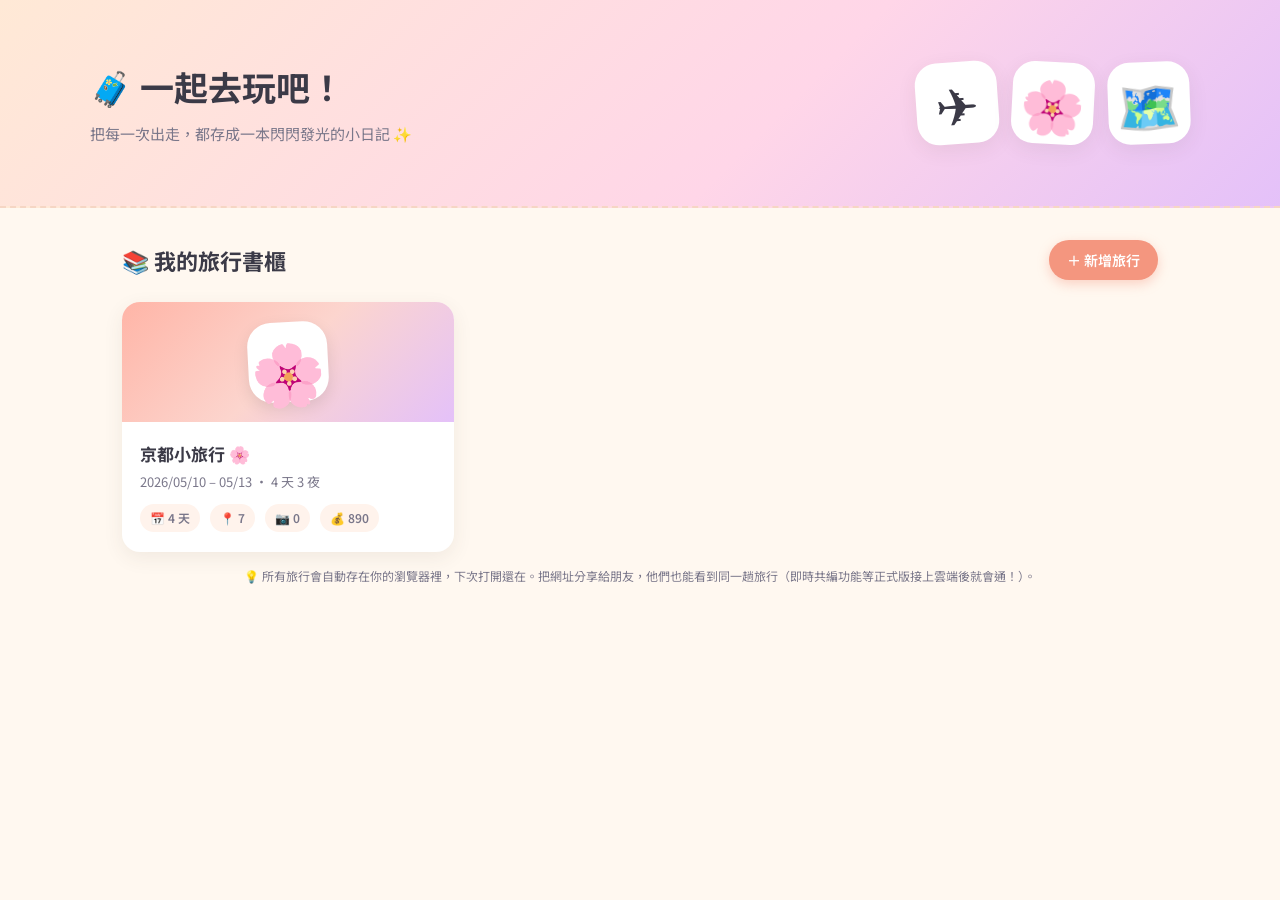
==== index.html @ 2b299119 "Add files via upload" ====
<!DOCTYPE html>
<html lang="zh-Hant">
<head>
<meta charset="UTF-8" />
<meta name="viewport" content="width=device-width, initial-scale=1.0" />
<title>一起去玩吧！Travel Together 🌸</title>
<link rel="preconnect" href="https://fonts.googleapis.com">
<link rel="preconnect" href="https://fonts.gstatic.com" crossorigin>
<link href="https://fonts.googleapis.com/css2?family=Baloo+2:wght@500;700&family=Noto+Sans+TC:wght@400;500;700&display=swap" rel="stylesheet">
<link rel="stylesheet" href="styles.css" />
</head>
<body class="home-body">

<!-- ========== Hero ========== -->
<header class="home-hero">
  <div class="hero-inner">
    <div class="hero-text">
      <h1>🧳 一起去玩吧！</h1>
      <p>把每一次出走，都存成一本閃閃發光的小日記 ✨</p>
    </div>
    <div class="hero-deco">
      <span>✈️</span><span>🌸</span><span>🗺️</span>
    </div>
  </div>
</header>

<!-- ========== 旅行列表 ========== -->
<main class="home-main">
  <div class="section-head">
    <h2>📚 我的旅行書櫃</h2>
    <button class="btn btn-primary" id="newTripBtn">＋ 新增旅行</button>
  </div>
  <div class="trip-grid" id="tripGrid"></div>

  <p class="muted small home-hint">
    💡 所有旅行會自動存在你的瀏覽器裡，下次打開還在。把網址分享給朋友，他們也能看到同一趟旅行（即時共編功能等正式版接上雲端後就會通！）。
  </p>
</main>

<!-- ========== 新增旅行 Modal ========== -->
<div class="modal" id="newTripModal" hidden>
  <div class="modal-box">
    <button class="close" data-close>✕</button>
    <h3>✨ 開始一趟新旅行</h3>

    <label>旅行名稱
      <input type="text" id="tripTitle" placeholder="例如：沖繩海邊小旅行" />
    </label>

    <label>日期範圍 <small>(可留空之後再填)</small>
      <input type="text" id="tripDates" placeholder="例如：2026/06/01 – 06/05" />
    </label>

    <label>選一個封面
      <div class="cover-picker" id="coverPicker">
        <button type="button" data-emoji="🌸" class="active">🌸</button>
        <button type="button" data-emoji="⛱️">⛱️</button>
        <button type="button" data-emoji="🏔️">🏔️</button>
        <button type="button" data-emoji="🗼">🗼</button>
        <button type="button" data-emoji="🌋">🌋</button>
        <button type="button" data-emoji="🎡">🎡</button>
        <button type="button" data-emoji="🦌">🦌</button>
        <button type="button" data-emoji="🌃">🌃</button>
        <button type="button" data-emoji="🏖️">🏖️</button>
        <button type="button" data-emoji="🍜">🍜</button>
      </div>
    </label>

    <div class="actions">
      <button class="btn btn-ghost" data-close>取消</button>
      <button class="btn btn-primary" id="createTripBtn">開始規劃 →</button>
    </div>
  </div>
</div>

<script src="storage.js"></script>
<script src="home.js"></script>
</body>
</html>
---- styles.css ----
/* ============================================================
   🌸 一起去玩吧！Travel Together — 樣式
   色系靈感：奶油米 + 蜜桃粉 + 薄荷綠 + 淡藕紫
   風格：圓角、俏皮、溫和、留白多
   ============================================================ */

:root {
  --bg: #FFF8F0;            /* 奶油米 */
  --card: #FFFFFF;
  --ink: #3B3A47;           /* 深藕灰，比黑色溫柔 */
  --ink-soft: #7A778A;
  --peach: #FFB5A7;         /* 蜜桃粉（主色） */
  --peach-deep: #F4967F;
  --mint: #B8E0D2;          /* 薄荷綠 */
  --lilac: #E4C1F9;         /* 淡藕紫 */
  --cream: #FFE9D6;
  --line: #F1E7DB;
  --yellow: #FFE5A0;
  --shadow: 0 6px 20px rgba(80, 60, 50, 0.08);
  --radius: 18px;
}

* { box-sizing: border-box; }

html, body {
  margin: 0;
  padding: 0;
  background: var(--bg);
  color: var(--ink);
  font-family: "Noto Sans TC", "Baloo 2", system-ui, -apple-system, sans-serif;
  line-height: 1.6;
}

h1, h2, h3 { margin: 0; font-weight: 700; }
small { color: var(--ink-soft); font-weight: 400; }
button { font-family: inherit; cursor: pointer; }
input { font-family: inherit; }

/* ---------- 頂部 ---------- */
.topbar {
  display: flex;
  justify-content: space-between;
  align-items: center;
  padding: 18px 32px;
  background: linear-gradient(135deg, #FFE9D6 0%, #FFD6E8 100%);
  border-bottom: 2px dashed #F6D6C4;
}
.brand { display: flex; align-items: center; gap: 14px; }
.brand-icon {
  font-size: 36px;
  background: white;
  border-radius: 50%;
  width: 56px; height: 56px;
  display: grid; place-items: center;
  box-shadow: var(--shadow);
}
.brand h1 {
  font-size: 22px;
  outline: none;
  border-radius: 8px;
  padding: 2px 6px;
  transition: background .2s;
}
.brand h1:hover { background: rgba(255,255,255,.5); }
.brand .sub {
  margin: 0;
  font-size: 13px;
  color: var(--ink-soft);
  outline: none;
  padding: 0 6px;
}

.collab { display: flex; align-items: center; gap: 14px; }
.avatars { display: flex; }
.avatar {
  width: 36px; height: 36px;
  border-radius: 50%;
  border: 3px solid white;
  margin-left: -10px;
  display: grid; place-items: center;
  color: white;
  font-weight: 700;
  font-size: 14px;
  box-shadow: var(--shadow);
}
.avatar:first-child { margin-left: 0; }
.avatar.more {
  background: #ECE4F5;
  color: var(--ink-soft);
  font-size: 12px;
}

/* ---------- 按鈕 ---------- */
.btn {
  border: none;
  border-radius: 999px;
  padding: 10px 18px;
  font-size: 14px;
  font-weight: 600;
  transition: transform .15s, box-shadow .15s, background .15s;
}
.btn:hover { transform: translateY(-1px); }
.btn-primary {
  background: var(--peach-deep);
  color: white;
  box-shadow: 0 4px 12px rgba(244,150,127,.4);
}
.btn-primary:hover { background: #EA7E64; }
.btn-ghost {
  background: white;
  color: var(--ink);
  border: 2px solid var(--line);
}
.btn-ghost:hover { border-color: var(--peach); color: var(--peach-deep); }
.btn-big {
  display: flex;
  align-items: center;
  justify-content: center;
  gap: 8px;
  width: 100%;
  padding: 18px;
  background: white;
  color: var(--peach-deep);
  border: 2px dashed var(--peach);
  border-radius: var(--radius);
  font-weight: 700;
  font-size: 15px;
  margin-top: 16px;
}
.btn-big:hover { background: #FFF3EC; }
.btn-big span {
  width: 28px; height: 28px;
  background: var(--peach);
  color: white;
  border-radius: 50%;
  display: grid; place-items: center;
  font-size: 18px;
}

/* ---------- 版面 ---------- */
.layout {
  display: grid;
  grid-template-columns: 1fr 360px;
  gap: 24px;
  padding: 24px 32px 60px;
  max-width: 1280px;
  margin: 0 auto;
}

/* ---------- 行程區 ---------- */
.plan { min-width: 0; }

.day-tabs {
  display: flex;
  gap: 8px;
  margin-bottom: 18px;
  flex-wrap: wrap;
}
.day-tab {
  background: white;
  border: 2px solid var(--line);
  border-radius: 14px;
  padding: 10px 16px;
  font-weight: 600;
  color: var(--ink-soft);
  display: flex;
  flex-direction: column;
  align-items: center;
  gap: 2px;
  font-size: 14px;
  transition: all .2s;
}
.day-tab small { font-size: 11px; }
.day-tab:hover { border-color: var(--peach); color: var(--peach-deep); }
.day-tab.active {
  background: var(--peach);
  color: white;
  border-color: var(--peach);
  box-shadow: 0 4px 12px rgba(255,181,167,.5);
}
.day-tab.active small { color: rgba(255,255,255,.85); }
.day-tab.add {
  width: 44px;
  padding: 10px;
  font-size: 20px;
  color: var(--peach-deep);
  justify-content: center;
}

/* ---------- 時間軸卡片 ---------- */
.timeline { display: flex; flex-direction: column; gap: 10px; }

.spot-card {
  background: var(--card);
  border-radius: var(--radius);
  padding: 18px;
  box-shadow: var(--shadow);
  border-left: 6px solid var(--peach);
  transition: transform .15s;
  display: flex;
  flex-direction: column;
  gap: 14px;
}
.spot-card:hover { transform: translateX(2px); }
.spot-main {
  display: grid;
  grid-template-columns: 90px 1fr auto;
  gap: 16px;
  align-items: center;
}
.spot-body { cursor: pointer; border-radius: 10px; padding: 4px; transition: background .15s; }
.spot-body:hover { background: #FFF8F0; }

.spot-time {
  text-align: center;
  background: var(--cream);
  border-radius: 12px;
  padding: 10px 6px;
}
.spot-time .start { font-size: 18px; font-weight: 700; color: var(--peach-deep); }
.spot-time .dur { font-size: 11px; color: var(--ink-soft); }

.spot-body h3 {
  font-size: 17px;
  display: flex;
  align-items: center;
  gap: 6px;
}
.spot-body .addr {
  font-size: 13px;
  color: var(--ink-soft);
  margin: 4px 0 8px;
}
.spot-body .chips { display: flex; gap: 6px; flex-wrap: wrap; }
.chip {
  font-size: 12px;
  background: #FFF3EC;
  color: var(--peach-deep);
  padding: 3px 10px;
  border-radius: 999px;
  font-weight: 600;
}
.chip.cost { background: #EAF6F0; color: #3C8D6A; }
.chip.map {
  background: #EDE4F6;
  color: #7A5AA8;
  text-decoration: none;
}
.chip.map:hover { background: #DDD0EE; }

.spot-actions {
  display: flex;
  flex-direction: column;
  gap: 4px;
}
.icon-btn {
  width: 30px; height: 30px;
  border-radius: 8px;
  border: none;
  background: #F8F3ED;
  color: var(--ink-soft);
  font-size: 14px;
  transition: all .15s;
}
.icon-btn:hover { background: var(--peach); color: white; }
.icon-btn.del:hover { background: #F4967F; }

/* ---------- 交通方塊 ---------- */
.transit {
  display: flex;
  align-items: center;
  gap: 10px;
  padding: 6px 20px 6px 38px;
  color: var(--ink-soft);
  font-size: 13px;
  position: relative;
}
.transit::before {
  content: "";
  position: absolute;
  left: 22px;
  top: -6px;
  bottom: -6px;
  width: 2px;
  border-left: 2px dotted var(--mint);
}
.transit .mode {
  background: var(--mint);
  color: #2F6B55;
  padding: 3px 10px;
  border-radius: 999px;
  font-size: 12px;
  font-weight: 600;
}

/* ---------- 側邊欄 ---------- */
.sidebar { display: flex; flex-direction: column; gap: 20px; }

.card {
  background: var(--card);
  border-radius: var(--radius);
  padding: 20px;
  box-shadow: var(--shadow);
}
.card-head {
  display: flex;
  align-items: center;
  gap: 8px;
  margin-bottom: 14px;
}
.card-head h2 { font-size: 17px; }
.card-head .emoji { font-size: 22px; }
.pill {
  margin-left: auto;
  background: var(--yellow);
  color: #8A6A12;
  font-size: 11px;
  padding: 2px 10px;
  border-radius: 999px;
  font-weight: 600;
}

/* AI 建議 */
.ai-card { background: linear-gradient(160deg, #FFFFFF 0%, #FFF5EC 100%); }
.ai-tips { display: flex; flex-direction: column; gap: 10px; margin-bottom: 14px; }
.tip {
  background: white;
  border: 1.5px dashed var(--peach);
  border-radius: 12px;
  padding: 10px 12px;
  font-size: 13.5px;
  line-height: 1.5;
}
.tip b { color: var(--peach-deep); }

/* Wallet */
.wallet-total { text-align: center; margin: 6px 0 16px; }
.wallet-total .label { margin: 0; color: var(--ink-soft); font-size: 13px; }
.wallet-total .amount {
  margin: 4px 0;
  font-size: 34px;
  font-weight: 700;
  color: var(--peach-deep);
}
.wallet-total .amount small { font-size: 14px; color: var(--ink-soft); font-weight: 500; }

.expense-list { list-style: none; padding: 0; margin: 0 0 14px; }
.expense-list li {
  display: flex;
  justify-content: space-between;
  padding: 8px 0;
  border-bottom: 1px dashed var(--line);
  font-size: 14px;
}
.expense-list li:last-child { border-bottom: none; }
.expense-list .who { color: var(--ink-soft); font-size: 12px; }

.upload-btn { text-align: center; display: block; }

/* ---------- Modal ---------- */
.modal {
  position: fixed;
  inset: 0;
  background: rgba(59, 58, 71, 0.4);
  display: grid;
  place-items: center;
  z-index: 50;
  padding: 20px;
}
.modal[hidden] { display: none; }
.modal-box {
  background: var(--card);
  border-radius: 20px;
  padding: 28px;
  width: 100%;
  max-width: 440px;
  position: relative;
  box-shadow: 0 20px 60px rgba(0,0,0,.2);
}
.modal-box h3 { margin-bottom: 16px; font-size: 19px; }
.modal-box label {
  display: block;
  font-size: 13px;
  color: var(--ink-soft);
  margin-bottom: 12px;
  font-weight: 600;
}
.modal-box input {
  width: 100%;
  margin-top: 4px;
  padding: 10px 12px;
  border-radius: 10px;
  border: 2px solid var(--line);
  font-size: 14px;
  color: var(--ink);
  transition: border .15s;
}
.modal-box input:focus {
  outline: none;
  border-color: var(--peach);
}
.row { display: grid; grid-template-columns: 1fr 1fr; gap: 12px; }
.actions {
  display: flex;
  justify-content: flex-end;
  gap: 10px;
  margin-top: 8px;
}
.close {
  position: absolute;
  top: 14px; right: 14px;
  background: none;
  border: none;
  font-size: 18px;
  color: var(--ink-soft);
}
.close:hover { color: var(--peach-deep); }
.muted { color: var(--ink-soft); font-size: 13px; }
.muted.small { font-size: 12px; margin-top: 14px; }

.share-link {
  display: flex;
  gap: 8px;
  margin-top: 10px;
}
.share-link input {
  flex: 1;
  padding: 10px;
  border-radius: 10px;
  border: 2px solid var(--line);
  background: #FAF6F0;
  font-size: 13px;
}

/* ============================================================
   🏠 首頁 Home Page
   ============================================================ */
.home-body { background: var(--bg); min-height: 100vh; }

.home-hero {
  background: linear-gradient(135deg, #FFE9D6 0%, #FFD6E8 60%, #E4C1F9 100%);
  padding: 60px 32px;
  border-bottom: 2px dashed #F6D6C4;
}
.hero-inner {
  max-width: 1100px;
  margin: 0 auto;
  display: flex;
  justify-content: space-between;
  align-items: center;
  gap: 24px;
  flex-wrap: wrap;
}
.hero-text h1 {
  font-size: 34px;
  margin-bottom: 8px;
  color: var(--ink);
}
.hero-text p { color: var(--ink-soft); margin: 0; font-size: 15px; }
.hero-deco {
  display: flex;
  gap: 14px;
  font-size: 52px;
}
.hero-deco span {
  display: inline-block;
  background: white;
  width: 82px; height: 82px;
  border-radius: 22px;
  display: grid; place-items: center;
  box-shadow: var(--shadow);
  transform: rotate(-4deg);
  transition: transform .3s;
}
.hero-deco span:nth-child(2) { transform: rotate(3deg); }
.hero-deco span:nth-child(3) { transform: rotate(-2deg); }
.hero-deco span:hover { transform: rotate(0) scale(1.05); }

.home-main {
  max-width: 1100px;
  margin: 0 auto;
  padding: 32px;
}
.section-head {
  display: flex;
  justify-content: space-between;
  align-items: center;
  margin-bottom: 22px;
}
.section-head h2 { font-size: 22px; }

.trip-grid {
  display: grid;
  grid-template-columns: repeat(auto-fill, minmax(280px, 1fr));
  gap: 20px;
}
.trip-card {
  background: white;
  border-radius: var(--radius);
  box-shadow: var(--shadow);
  position: relative;
  overflow: hidden;
  transition: transform .2s, box-shadow .2s;
}
.trip-card:hover {
  transform: translateY(-4px);
  box-shadow: 0 14px 30px rgba(80, 60, 50, 0.14);
}
.trip-link {
  display: block;
  text-decoration: none;
  color: inherit;
}
.trip-cover {
  height: 120px;
  background: linear-gradient(135deg, #FFB5A7 0%, #FCD5CE 50%, #E4C1F9 100%);
  display: grid;
  place-items: center;
  position: relative;
}
.cover-emoji {
  font-size: 60px;
  background: white;
  width: 80px; height: 80px;
  border-radius: 24px;
  display: grid; place-items: center;
  box-shadow: 0 6px 16px rgba(0,0,0,.1);
  transform: rotate(-3deg);
}
.trip-card:hover .cover-emoji { transform: rotate(0) scale(1.05); }

.trip-info { padding: 18px 18px 20px; }
.trip-info h3 { font-size: 17px; margin-bottom: 4px; }
.trip-info .dates { color: var(--ink-soft); font-size: 13px; margin: 0 0 12px; }
.trip-info .stats {
  display: flex;
  gap: 10px;
  flex-wrap: wrap;
  font-size: 12px;
  color: var(--ink-soft);
}
.trip-info .stats span {
  background: #FFF3EC;
  padding: 4px 10px;
  border-radius: 999px;
  font-weight: 600;
}
.trip-del {
  position: absolute;
  top: 10px; right: 10px;
  width: 30px; height: 30px;
  border-radius: 50%;
  border: none;
  background: rgba(255,255,255,.8);
  backdrop-filter: blur(4px);
  color: var(--ink-soft);
  font-size: 13px;
  cursor: pointer;
  transition: all .15s;
  opacity: 0;
}
.trip-card:hover .trip-del { opacity: 1; }
.trip-del:hover {
  background: var(--peach-deep);
  color: white;
}

.empty-home {
  grid-column: 1 / -1;
  text-align: center;
  padding: 60px 20px;
  color: var(--ink-soft);
}
.empty-home h3 { margin: 14px 0 6px; color: var(--ink); }
.home-hint {
  text-align: center;
  margin-top: 36px;
  color: var(--ink-soft);
}

/* 封面選擇器 */
.cover-picker {
  display: grid;
  grid-template-columns: repeat(5, 1fr);
  gap: 8px;
  margin-top: 8px;
}
.cover-picker button {
  background: #FAF6F0;
  border: 2px solid transparent;
  border-radius: 12px;
  padding: 10px;
  font-size: 22px;
  cursor: pointer;
  transition: all .15s;
}
.cover-picker button:hover { background: white; }
.cover-picker button.active {
  background: white;
  border-color: var(--peach);
  box-shadow: 0 2px 8px rgba(244,150,127,.3);
}

/* ============================================================
   ⬅️ 回首頁按鈕
   ============================================================ */
.back-btn {
  width: 40px; height: 40px;
  background: white;
  border-radius: 50%;
  display: grid; place-items: center;
  text-decoration: none;
  color: var(--ink);
  font-size: 20px;
  font-weight: 700;
  box-shadow: var(--shadow);
  transition: all .15s;
  margin-right: 4px;
}
.back-btn:hover {
  background: var(--peach);
  color: white;
  transform: translateX(-2px);
}

/* ============================================================
   📷 景點的照片 + 小記（旅行回憶）
   ============================================================ */
.spot-memory {
  display: flex;
  gap: 14px;
  background: #FFF8F0;
  border-radius: 12px;
  padding: 10px;
  align-items: flex-start;
}
.memory-photo {
  width: 110px;
  height: 110px;
  object-fit: cover;
  border-radius: 10px;
  flex-shrink: 0;
  box-shadow: 0 2px 6px rgba(0,0,0,.08);
}
.memory-note {
  margin: 0;
  font-size: 13.5px;
  color: var(--ink);
  line-height: 1.6;
  white-space: pre-wrap;
  padding: 4px 2px;
}
.chip.photo-chip {
  background: #FFF0D4;
  color: #A07B1E;
}

/* 景點 Modal 裡的照片上傳 */
.modal-wide { max-width: 500px; }
.modal-box textarea {
  width: 100%;
  margin-top: 4px;
  padding: 10px 12px;
  border-radius: 10px;
  border: 2px solid var(--line);
  font-size: 14px;
  color: var(--ink);
  font-family: inherit;
  resize: vertical;
  transition: border .15s;
}
.modal-box textarea:focus {
  outline: none;
  border-color: var(--peach);
}
.photo-uploader {
  display: flex;
  gap: 12px;
  align-items: center;
  margin-top: 6px;
}
.photo-preview {
  width: 90px;
  height: 90px;
  border-radius: 12px;
  overflow: hidden;
  flex-shrink: 0;
  background: #FAF6F0;
  border: 2px dashed var(--line);
  display: grid;
  place-items: center;
  position: relative;
}
.photo-preview img {
  width: 100%;
  height: 100%;
  object-fit: cover;
}
.photo-placeholder {
  font-size: 11px;
  color: var(--ink-soft);
  text-align: center;
  padding: 4px;
}
.photo-remove {
  position: absolute;
  bottom: 4px;
  right: 4px;
  background: rgba(59,58,71,.75);
  color: white;
  border: none;
  border-radius: 999px;
  padding: 3px 8px;
  font-size: 10px;
  cursor: pointer;
}
.photo-btn { padding: 10px 16px !important; }

/* 編輯圖示按鈕 + 空狀態 */
.empty-day {
  text-align: center;
  padding: 50px 20px;
  color: var(--ink-soft);
  background: white;
  border-radius: var(--radius);
  border: 2px dashed var(--line);
}

/* 錢包的刪除小按鈕 */
.expense-right {
  display: flex;
  align-items: center;
  gap: 8px;
}
.icon-btn.tiny {
  width: 22px; height: 22px;
  font-size: 10px;
}

/* ============================================================
   ✈️ 去程 / 回程 travel-card
   ============================================================ */
.travel-card { margin-bottom: 18px; }
.travel-grid {
  display: grid;
  grid-template-columns: 1fr 1fr;
  gap: 14px;
}
.travel-item {
  background: #FFF8F0;
  border: 2px dashed #F6D6C4;
  border-radius: 14px;
  padding: 12px 14px;
  position: relative;
  min-height: 100px;
}
.travel-item[data-leg="return"] {
  background: #F4F0FA;
  border-color: #DDC8F1;
}
.travel-head {
  font-size: 12px;
  color: var(--ink-soft);
  font-weight: 600;
  margin-bottom: 6px;
  display: flex;
  align-items: center;
  gap: 6px;
}
.badge {
  background: var(--peach);
  color: white;
  padding: 2px 8px;
  border-radius: 999px;
  font-size: 10px;
  letter-spacing: 1px;
}
.badge.ret { background: #B087D4; }
.travel-body { font-size: 13.5px; line-height: 1.7; }
.travel-line { color: var(--ink); }
.travel-line small { color: var(--ink-soft); margin-left: 4px; }
.travel-note {
  background: white;
  border-radius: 8px;
  padding: 6px 10px;
  margin-top: 6px;
  font-size: 12px;
  color: var(--ink-soft);
}
.leg-edit {
  position: absolute;
  top: 10px; right: 10px;
}

/* ============================================================
   🖱️ 拖拉排序 drag states
   ============================================================ */
.spot-card {
  cursor: grab;
}
.spot-card:active { cursor: grabbing; }
.spot-card.dragging {
  opacity: .4;
  transform: scale(.98);
}
.spot-card.drop-above {
  box-shadow: 0 -4px 0 0 var(--peach), var(--shadow);
}
.spot-card.drop-below {
  box-shadow: 0 4px 0 0 var(--peach), var(--shadow);
}
.drag-handle {
  font-size: 14px;
  color: var(--ink-soft);
  padding: 2px 4px;
  cursor: grab;
  user-select: none;
  opacity: .5;
  transition: opacity .15s;
}
.spot-card:hover .drag-handle { opacity: 1; color: var(--peach-deep); }
/* 讓互動元素覆寫 cursor */
.spot-card button, .spot-card a, .spot-card input, .spot-card select,
.spot-card .spot-body, .spot-card .spot-time {
  cursor: pointer;
}

/* ============================================================
   ⏰ Inline 改時間
   ============================================================ */
.spot-time.editing {
  background: white;
  border: 2px solid var(--peach);
  padding: 6px;
}
.spot-time .inline-time,
.spot-time .inline-dur {
  width: 100%;
  border: none;
  padding: 4px;
  font-size: 13px;
  text-align: center;
  background: transparent;
  color: var(--ink);
  font-family: inherit;
}
.spot-time .inline-time { font-size: 15px; font-weight: 700; color: var(--peach-deep); }
.spot-time .inline-dur { font-size: 11px; border-top: 1px dashed var(--line); margin-top: 4px; padding-top: 4px; }
.spot-time .inline-time:focus,
.spot-time .inline-dur:focus { outline: none; }

/* ============================================================
   🚇 交通方塊（單段 / 多段轉乘）
   ============================================================ */
.transit {
  position: relative;
  display: flex;
  flex-direction: column;
  gap: 4px;
  padding: 6px 14px 6px 38px;
  font-size: 13px;
  color: var(--ink-soft);
}
.transit .legs {
  display: flex;
  flex-direction: column;
  gap: 4px;
}
.transit .leg-row-display {
  display: flex;
  align-items: center;
  gap: 8px;
  flex-wrap: wrap;
}
.transit .leg-num-dot {
  background: var(--mint);
  color: #2F6B55;
  border-radius: 50%;
  width: 18px; height: 18px;
  display: inline-grid; place-items: center;
  font-size: 10px;
  font-weight: 700;
  flex-shrink: 0;
}
.transit .leg-route {
  color: var(--ink-soft);
  font-size: 12px;
}
.transit .transit-foot {
  display: flex;
  align-items: center;
  justify-content: space-between;
  gap: 8px;
  margin-top: 2px;
}
.transit .suggest { color: var(--ink-soft); font-size: 12px; }
.transit .transit-edit {
  opacity: 0;
  transition: opacity .15s;
}
.transit:hover .transit-edit { opacity: 1; }

/* ============================================================
   🚦 交通編輯 Modal — 多段 leg 行
   ============================================================ */
.legs-list {
  display: flex;
  flex-direction: column;
  gap: 8px;
  margin: 12px 0;
}
.leg-row {
  display: flex;
  flex-wrap: wrap;
  align-items: center;
  gap: 6px;
  padding: 10px;
  background: #FAF6F0;
  border-radius: 10px;
}
.leg-num {
  background: var(--peach);
  color: white;
  border-radius: 50%;
  width: 22px; height: 22px;
  display: grid; place-items: center;
  font-size: 11px;
  font-weight: 700;
  flex-shrink: 0;
}
.leg-row select.leg-mode {
  width: 110px;
  padding: 6px 8px;
  border-radius: 8px;
  border: 1.5px solid var(--line);
  background: white;
  font-size: 13px;
  font-family: inherit;
  color: var(--ink);
}
.leg-row input.leg-mins,
.leg-row input.leg-cost {
  width: 60px;
  padding: 6px 8px;
  border-radius: 8px;
  border: 1.5px solid var(--line);
  background: white;
  font-size: 13px;
  font-family: inherit;
  color: var(--ink);
  text-align: center;
}
.leg-row input.leg-cost {
  width: 70px;
  border-color: #F6E0B4;
  background: #FFFCF4;
}
.leg-row .leg-mins-label,
.leg-row .leg-cost-label { font-size: 12px; color: var(--ink-soft); }
.leg-row .leg-del-btn { margin-left: auto; }
.leg-row input.leg-from,
.leg-row input.leg-to {
  flex: 1 1 100px;
  min-width: 80px;
  padding: 6px 8px;
  border-radius: 8px;
  border: 1.5px solid var(--line);
  background: white;
  font-size: 12.5px;
  font-family: inherit;
  color: var(--ink);
}
.leg-row .leg-arrow { color: var(--ink-soft); font-size: 12px; }
.add-leg-btn {
  width: 100%;
  border-style: dashed !important;
  margin-bottom: 8px;
}
.legs-total {
  text-align: right;
  margin: 6px 0 12px;
  color: var(--ink-soft);
  font-size: 13px;
}
.legs-total b { color: var(--peach-deep); font-size: 16px; }
.legs-total-divider { margin: 0 8px; color: var(--line); }

/* 交通顯示中的費用 chip */
.leg-cost-chip {
  background: #FFF0D4;
  color: #A07B1E;
  padding: 1px 8px;
  border-radius: 999px;
  font-size: 11px;
  font-weight: 700;
}

/* ============================================================
   💰 錢包：自動條目（交通費）
   ============================================================ */
.wallet-group-head {
  font-size: 11px;
  color: var(--ink-soft);
  font-weight: 700;
  letter-spacing: 1px;
  margin-top: 8px;
  padding: 4px 0 !important;
  border-bottom: none !important;
}
.wallet-group-head:first-child { margin-top: 0; }
.expense-list .auto-entry {
  cursor: pointer;
  background: linear-gradient(90deg, #FAF6F0 0%, transparent 100%);
  border-radius: 8px;
  padding: 8px 8px !important;
  margin-bottom: 2px;
  transition: background .15s;
}
.expense-list .auto-entry:hover {
  background: linear-gradient(90deg, #FFF3EC 0%, #FFF8F0 100%);
}
.auto-tag {
  background: rgba(184, 224, 210, .6);
  color: #2F6B55;
  padding: 1px 7px;
  border-radius: 999px;
  font-size: 10px;
  font-weight: 700;
}

/* ============================================================
   🤖 AI 按鈕群組（這天 / 整趟 / 還原）
   ============================================================ */
.ai-btns {
  display: flex;
  gap: 6px;
  flex-wrap: wrap;
}
.ai-btns .btn {
  flex: 1;
  min-width: 110px;
  padding: 10px 12px;
  font-size: 13px;
}
.undo-ai {
  width: 100%;
  margin-top: 8px;
  background: #FFF3EC !important;
  border-color: #F4C7B5 !important;
  color: #C26B4A !important;
  font-weight: 700;
}
.undo-ai:hover {
  background: var(--peach-deep) !important;
  color: white !important;
  border-color: var(--peach-deep) !important;
}

/* ============================================================
   📦 移動 / 複製景點 Modal
   ============================================================ */
.move-section {
  margin-bottom: 16px;
}
.move-section h4 {
  font-size: 14px;
  margin: 8px 0 6px;
  color: var(--ink);
  font-weight: 700;
}
.move-section h4 small {
  color: var(--ink-soft);
  font-weight: 400;
  margin-left: 4px;
}
.day-button-list {
  display: flex;
  flex-wrap: wrap;
  gap: 8px;
}
.day-pick-btn {
  padding: 10px 16px;
  background: var(--cream);
  border: 2px solid transparent;
  border-radius: 12px;
  font-size: 14px;
  font-family: inherit;
  font-weight: 600;
  cursor: pointer;
  color: var(--ink);
  transition: all .15s;
}
.day-pick-btn:hover {
  background: white;
  border-color: var(--peach);
  transform: translateY(-1px);
}
.day-pick-btn small {
  color: var(--ink-soft);
  margin-left: 4px;
  font-weight: 400;
}

/* ============================================================
   ✨ AI 建議行前準備按鈕
   ============================================================ */
.ai-prep-btn {
  width: 100%;
  margin-bottom: 12px;
  background: linear-gradient(135deg, #FFE9D6 0%, #FCD5CE 100%) !important;
  border: 2px dashed var(--peach) !important;
  color: var(--peach-deep) !important;
  font-weight: 700;
}
.ai-prep-btn:hover {
  background: linear-gradient(135deg, #FFD6E8 0%, #FFB5A7 100%) !important;
  color: white !important;
  border-style: solid !important;
}

/* ============================================================
   🏷️ 景點分類：標籤、icon、邊框色
   ============================================================ */
.cat-icon { font-size: 18px; }
.cat-pill {
  font-size: 10px;
  background: rgba(255,181,167,.25);
  color: var(--peach-deep);
  padding: 2px 8px;
  border-radius: 999px;
  margin-left: 6px;
  font-weight: 600;
  vertical-align: middle;
  white-space: nowrap;
}

/* 邊框色 by 分類 */
.spot-card.cat-sight    { border-left-color: #FFB5A7; }
.spot-card.cat-shopping { border-left-color: #F4B5D9; }
.spot-card.cat-food     { border-left-color: #F7C77B; }
.spot-card.cat-hotel    { border-left-color: #B5C9F4; }
.spot-card.cat-other    { border-left-color: #C9F4B5; }

/* 分類 pill 顏色 */
.cat-shopping .cat-pill { background: rgba(244,181,217,.3); color: #B85896; }
.cat-food     .cat-pill { background: rgba(247,199,123,.3); color: #B07A1B; }
.cat-hotel    .cat-pill { background: rgba(181,201,244,.3); color: #4D6FB8; }
.cat-other    .cat-pill { background: rgba(201,244,181,.4); color: #4D8A3B; }

/* 分類選擇器（Modal 裡） */
.cat-picker {
  display: flex;
  flex-wrap: wrap;
  gap: 6px;
  margin-top: 6px;
}
.cat-picker button {
  background: #FAF6F0;
  border: 2px solid transparent;
  border-radius: 999px;
  padding: 6px 12px;
  font-size: 12.5px;
  font-family: inherit;
  cursor: pointer;
  color: var(--ink);
  transition: all .15s;
}
.cat-picker button:hover { background: white; }
.cat-picker button.active {
  background: white;
  border-color: var(--peach);
  box-shadow: 0 2px 6px rgba(244,150,127,.25);
}

/* 住宿卡片：時間區塊更柔和 */
.spot-card.cat-hotel .spot-time {
  background: #E9EFFC;
}
.spot-card.cat-hotel .spot-time .start { color: #4D6FB8; }

/* ============================================================
   🔍 地址查詢列
   ============================================================ */
.addr-row {
  display: flex;
  gap: 8px;
  align-items: stretch;
}
.addr-row input { flex: 1; }
.addr-row .btn { flex-shrink: 0; white-space: nowrap; }
.addr-hint {
  display: block;
  margin-top: 4px;
  font-size: 11px;
  min-height: 14px;
}

/* ============================================================
   📝 行前準備清單
   ============================================================ */
.prep-card .pill-count {
  margin-left: auto;
  background: var(--mint);
  color: #2F6B55;
  font-size: 12px;
  padding: 2px 10px;
  border-radius: 999px;
  font-weight: 700;
}

/* 分類容器 */
.prep-categories {
  display: flex;
  flex-direction: column;
  gap: 14px;
  margin-bottom: 12px;
}
.prep-cat {
  background: #FFF8F0;
  border-radius: 12px;
  padding: 12px;
}
.prep-cat:nth-child(2n) { background: #F4F0FA; }
.prep-cat-head {
  display: flex;
  align-items: center;
  gap: 8px;
  margin-bottom: 6px;
  padding-bottom: 6px;
  border-bottom: 1px dashed rgba(0,0,0,.08);
}
.prep-cat-name {
  font-weight: 700;
  font-size: 14px;
  color: var(--ink);
  outline: none;
  flex: 1;
  padding: 2px 6px;
  border-radius: 6px;
  transition: background .15s;
}
.prep-cat-name:hover { background: white; }
.prep-cat-name:focus { background: white; box-shadow: 0 0 0 2px var(--peach); }
.prep-cat-count {
  font-size: 11px;
  color: var(--ink-soft);
  background: white;
  padding: 2px 8px;
  border-radius: 999px;
  font-weight: 600;
}
.prep-cat .prep-add input { background: white; }
.prep-add-cat {
  width: 100%;
  margin-top: 6px;
  padding: 10px;
  border-style: dashed !important;
}

.prep-list { list-style: none; padding: 0; margin: 0 0 8px; }
.prep-item {
  display: flex;
  align-items: center;
  gap: 6px;
  padding: 6px 2px;
  border-bottom: 1px dashed var(--line);
}
.prep-item:last-child { border-bottom: none; }
.prep-item label {
  flex: 1;
  display: flex;
  align-items: center;
  gap: 8px;
  margin: 0 !important;
  cursor: pointer;
  color: var(--ink);
  font-weight: 500;
  font-size: 13.5px;
}
.prep-item input[type="checkbox"] {
  width: 18px;
  height: 18px;
  accent-color: var(--peach-deep);
  cursor: pointer;
  flex-shrink: 0;
  margin: 0;
}
.prep-text {
  flex: 1;
  padding: 2px 4px;
  border-radius: 6px;
  outline: none;
  transition: background .15s;
}
.prep-text:hover { background: #FFF3EC; }
.prep-text:focus { background: white; box-shadow: 0 0 0 2px var(--peach); }
.prep-item.done .prep-text {
  text-decoration: line-through;
  color: var(--ink-soft);
}
.prep-add {
  display: flex;
  gap: 6px;
}
.prep-add input {
  flex: 1;
  padding: 8px 10px;
  border-radius: 10px;
  border: 2px solid var(--line);
  font-size: 13px;
  font-family: inherit;
}
.prep-add input:focus {
  outline: none;
  border-color: var(--peach);
}
.prep-add .btn { padding: 8px 14px; }

/* ============================================================
   📄 匯出 PDF 按鈕 + top actions
   ============================================================ */
.top-actions {
  display: flex;
  align-items: center;
  gap: 12px;
  flex-wrap: wrap;
}

/* ============================================================
   🖨️ 列印專用排版
   ============================================================ */
.print-only { display: none; }

@media print {
  @page { margin: 14mm; }
  body { background: white !important; color: #000 !important; }
  .no-print { display: none !important; }
  .modal { display: none !important; }
  .print-only {
    display: block !important;
    font-family: "Noto Sans TC", sans-serif;
    padding: 0;
    max-width: 100%;
  }
  .print-title {
    text-align: center;
    border-bottom: 2px solid #333;
    padding-bottom: 12px;
    margin-bottom: 20px;
  }
  .print-title h1 { font-size: 26px; margin: 0 0 6px; }
  .print-title p { color: #555; margin: 0; font-size: 13px; }
  .print-only h2 {
    font-size: 18px;
    border-bottom: 1px dashed #999;
    padding-bottom: 6px;
    margin: 24px 0 12px;
    break-after: avoid;
  }
  .print-only h3.print-prep-cat {
    font-size: 14px;
    margin: 14px 0 6px;
    color: #555;
    break-after: avoid;
  }
  .print-travel {
    display: grid;
    grid-template-columns: 1fr 1fr;
    gap: 10px;
  }
  .print-travel-item {
    border: 1px solid #ccc;
    border-radius: 6px;
    padding: 10px;
    font-size: 13px;
    line-height: 1.7;
  }
  .print-day { margin-bottom: 12px; }
  .print-spot {
    display: grid;
    grid-template-columns: 70px 1fr;
    gap: 10px;
    padding: 8px 0;
    border-bottom: 1px dotted #ccc;
    break-inside: avoid;
  }
  .print-spot .p-time {
    font-size: 13px;
    text-align: center;
    font-weight: 700;
    background: #f5f0e8;
    padding: 6px;
    border-radius: 4px;
    height: fit-content;
  }
  .print-spot .p-time small { font-weight: 400; color: #666; font-size: 11px; }
  .print-spot .p-body { font-size: 13px; line-height: 1.6; }
  .print-spot .p-cat {
    background: #f0eadf;
    border-radius: 999px;
    padding: 1px 8px;
    font-size: 11px;
    color: #555;
    margin-left: 4px;
  }
  .print-spot .p-note {
    background: #fafafa;
    border-left: 3px solid #ddd;
    padding: 4px 8px;
    margin-top: 4px;
    font-size: 12px;
    color: #555;
  }
  .p-transit {
    margin-left: 70px;
    font-size: 11px;
    color: #777;
    padding: 4px 0;
  }
  .print-prep, .print-exp {
    columns: 2;
    column-gap: 20px;
    font-size: 13px;
    padding-left: 0;
    list-style: none;
  }
  .print-prep li, .print-exp li {
    padding: 3px 0;
    break-inside: avoid;
  }
}

/* ---------- 小螢幕 ---------- */
@media (max-width: 900px) {
  .layout { grid-template-columns: 1fr; }
  .topbar { flex-direction: column; gap: 14px; align-items: flex-start; }
  .spot-main { grid-template-columns: 70px 1fr; }
  .spot-actions { flex-direction: row; grid-column: 1 / -1; justify-content: flex-end; }
  .hero-text h1 { font-size: 26px; }
  .hero-deco span { width: 64px; height: 64px; font-size: 38px; }
  .home-hero { padding: 40px 22px; }
  .home-main { padding: 24px 20px; }
  .memory-photo { width: 90px; height: 90px; }
  .cover-picker { grid-template-columns: repeat(5, 1fr); }
  .travel-grid { grid-template-columns: 1fr; }
  .top-actions { width: 100%; }
}
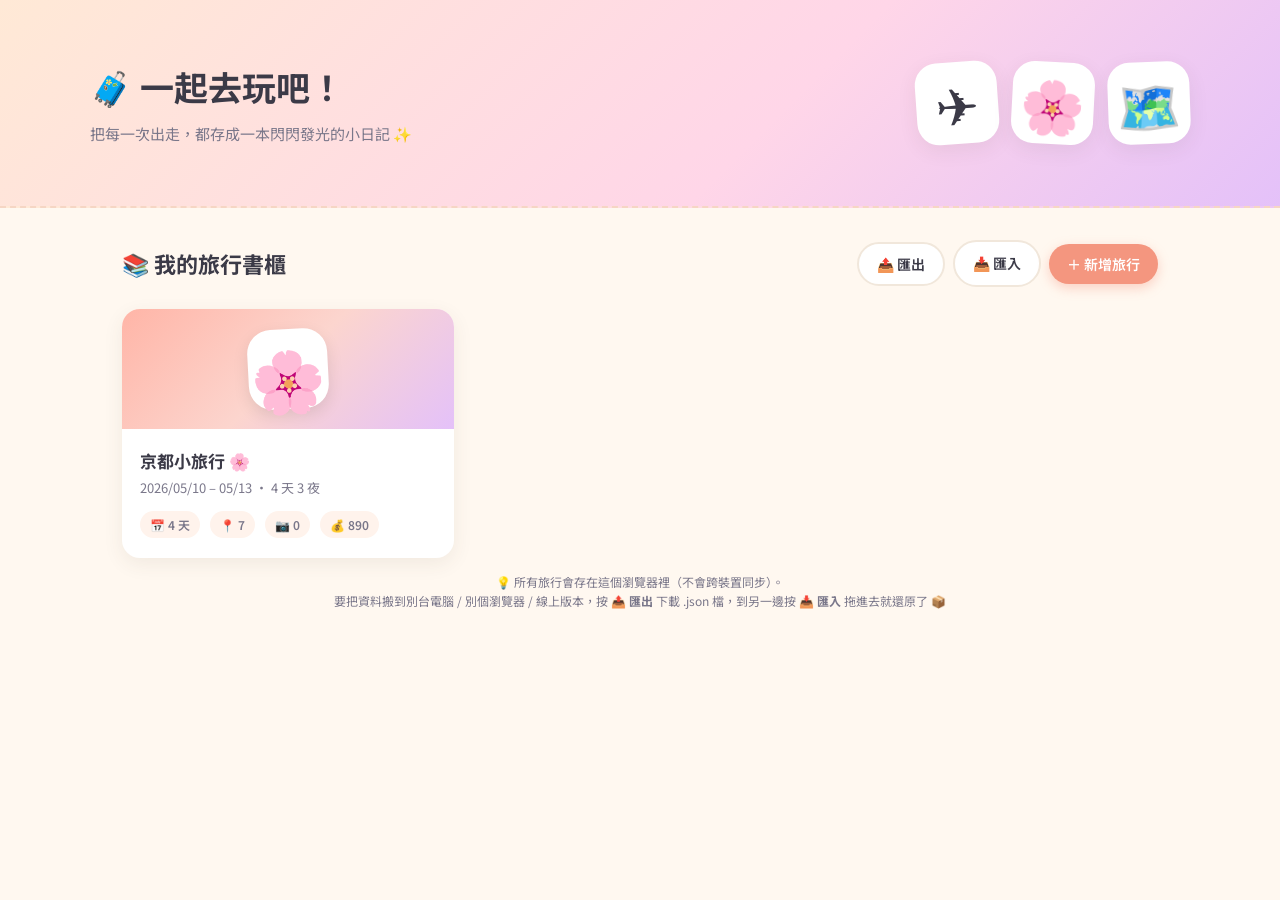
==== commit cbac09d3: "Add files via upload" ====
--- a/index.html
+++ b/index.html
@@ -28,12 +28,20 @@
 <main class="home-main">
   <div class="section-head">
     <h2>📚 我的旅行書櫃</h2>
-    <button class="btn btn-primary" id="newTripBtn">＋ 新增旅行</button>
+    <div class="home-actions">
+      <button class="btn btn-ghost" id="exportAllBtn" title="匯出所有旅行成 .json 檔">📤 匯出</button>
+      <label class="btn btn-ghost" title="從 .json 檔匯入旅行">
+        📥 匯入
+        <input type="file" id="importInput" accept="application/json,.json" hidden />
+      </label>
+      <button class="btn btn-primary" id="newTripBtn">＋ 新增旅行</button>
+    </div>
   </div>
   <div class="trip-grid" id="tripGrid"></div>
 
   <p class="muted small home-hint">
-    💡 所有旅行會自動存在你的瀏覽器裡，下次打開還在。把網址分享給朋友，他們也能看到同一趟旅行（即時共編功能等正式版接上雲端後就會通！）。
+    💡 所有旅行會存在這個瀏覽器裡（不會跨裝置同步）。
+    <br/>要把資料搬到別台電腦 / 別個瀏覽器 / 線上版本，按 <b>📤 匯出</b> 下載 .json 檔，到另一邊按 <b>📥 匯入</b> 拖進去就還原了 📦
   </p>
 </main>
 
--- a/styles.css
+++ b/styles.css
@@ -486,8 +486,20 @@
   justify-content: space-between;
   align-items: center;
   margin-bottom: 22px;
+  flex-wrap: wrap;
+  gap: 12px;
 }
 .section-head h2 { font-size: 22px; }
+.home-actions {
+  display: flex;
+  gap: 8px;
+  align-items: center;
+  flex-wrap: wrap;
+}
+.home-actions label.btn {
+  cursor: pointer;
+  margin: 0;
+}
 
 .trip-grid {
   display: grid;
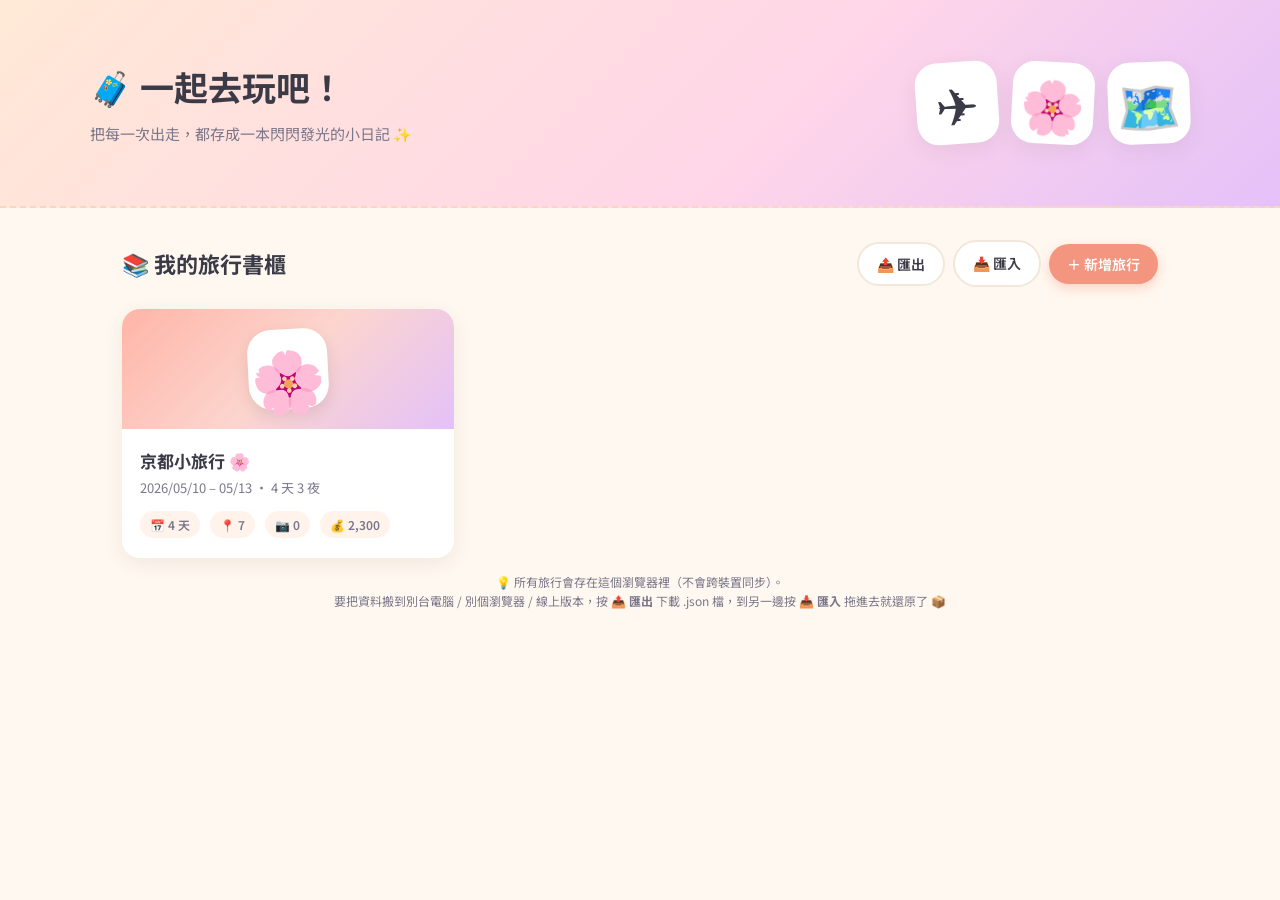
==== commit eae2e40a: "Add files via upload" ====
--- a/index.html
+++ b/index.html
@@ -32,7 +32,7 @@
       <button class="btn btn-ghost" id="exportAllBtn" title="匯出所有旅行成 .json 檔">📤 匯出</button>
       <label class="btn btn-ghost" title="從 .json 檔匯入旅行">
         📥 匯入
-        <input type="file" id="importInput" accept="application/json,.json" hidden />
+        <input type="file" id="importInput" accept="application/json,.json,.txt,text/plain,.xlsx,.xls,.pdf" hidden />
       </label>
       <button class="btn btn-primary" id="newTripBtn">＋ 新增旅行</button>
     </div>
--- a/styles.css
+++ b/styles.css
@@ -1,4 +1,4 @@
-/* ============================================================
+﻿/* ============================================================
    🌸 一起去玩吧！Travel Together — 樣式
    色系靈感：奶油米 + 蜜桃粉 + 薄荷綠 + 淡藕紫
    風格：圓角、俏皮、溫和、留白多
@@ -141,14 +141,18 @@
 .layout {
   display: grid;
   grid-template-columns: 1fr 360px;
+  grid-template-areas:
+    "travel sidebar"
+    "plan   sidebar";
+  grid-template-rows: auto 1fr;
   gap: 24px;
   padding: 24px 32px 60px;
   max-width: 1280px;
   margin: 0 auto;
 }
-
-/* ---------- 行程區 ---------- */
-.plan { min-width: 0; }
+.travel-card { grid-area: travel; }
+.plan        { grid-area: plan; min-width: 0; }
+.sidebar     { grid-area: sidebar; }
 
 .day-tabs {
   display: flex;
@@ -160,7 +164,7 @@
   background: white;
   border: 2px solid var(--line);
   border-radius: 14px;
-  padding: 10px 16px;
+  padding: 8px 14px;
   font-weight: 600;
   color: var(--ink-soft);
   display: flex;
@@ -169,6 +173,12 @@
   gap: 2px;
   font-size: 14px;
   transition: all .2s;
+  position: relative;
+}
+.day-tab-top {
+  display: flex;
+  align-items: center;
+  gap: 4px;
 }
 .day-tab small { font-size: 11px; }
 .day-tab:hover { border-color: var(--peach); color: var(--peach-deep); }
@@ -186,6 +196,134 @@
   color: var(--peach-deep);
   justify-content: center;
 }
+
+/* ============================================================
+   📝 行前準備 — 子分類（prep-subcat）
+   ============================================================ */
+.prep-subcats-wrap {
+  display: flex;
+  flex-direction: column;
+  gap: 8px;
+  margin-bottom: 8px;
+}
+.prep-subcat {
+  background: rgba(255,255,255,.6);
+  border: 1.5px solid var(--line);
+  border-radius: 10px;
+  padding: 8px 10px;
+}
+.prep-subcat-head {
+  display: flex;
+  align-items: center;
+  gap: 6px;
+  margin-bottom: 6px;
+  padding-bottom: 6px;
+  border-bottom: 1px dashed rgba(0,0,0,.06);
+  cursor: pointer;
+  user-select: none;
+}
+.prep-subcat-name {
+  flex: 1;
+  font-weight: 600;
+  font-size: 13px;
+  color: var(--ink);
+  outline: none;
+  padding: 2px 4px;
+  border-radius: 4px;
+  transition: background .15s;
+}
+.prep-subcat-name:hover { background: #FFF3EC; }
+.prep-subcat-name:focus { background: white; box-shadow: 0 0 0 2px var(--peach); }
+.prep-subcat.collapsed .prep-list,
+.prep-subcat.collapsed .prep-add { display: none; }
+.prep-subcat.collapsed .prep-subcat-head { margin-bottom: 0; border-bottom: none; padding-bottom: 0; }
+.prep-add-subcat {
+  width: 100%;
+  margin-top: 4px;
+  font-size: 12px !important;
+  padding: 6px !important;
+  border-style: dashed !important;
+  color: var(--ink-soft) !important;
+}
+/* 行前準備展開 Modal — 先橫向、再縱向 */
+.prep-modal-box {
+  width: min(50vw, calc(100vw - 32px)) !important;
+  max-width: none !important;
+  max-height: calc(100dvh - 40px);
+  overflow-y: auto;
+}
+/* expanded modal grid layout: 待辦事項 left, 行李清單 right */
+.prep-modal-grid {
+  display: grid;
+  grid-template-columns: 1fr 1fr;
+  gap: 16px;
+}
+/* 3rd+ categories span full width */
+.prep-modal-grid .prep-cat:nth-child(n+3) {
+  grid-column: 1 / -1;
+}
+.prep-modal-grid .prep-cat { margin: 0; }
+
+/* 購物清單 — 每個項目附加照片區域 */
+.shop-item-photo-toggle {
+  background: #F0F6FF !important;
+  color: #3A5BC7 !important;
+  font-size: 12px !important;
+}
+.shop-item-photo-toggle:hover { background: #D6E0FF !important; }
+.shop-item-photo-wrap {
+  width: 100%;
+  margin-top: 8px;
+  padding: 8px;
+  background: #F8F6F0;
+  border-radius: 8px;
+  display: flex;
+  gap: 8px;
+  align-items: center;
+  flex-wrap: wrap;
+}
+.shop-item-photo-thumb {
+  width: 70px; height: 70px;
+  border-radius: 8px;
+  object-fit: cover;
+  box-shadow: 0 2px 4px rgba(0,0,0,.08);
+  flex-shrink: 0;
+}
+.shop-item-photo-label {
+  display: inline-block;
+  padding: 6px 12px;
+  background: white;
+  border: 2px solid var(--line);
+  border-radius: 999px;
+  font-size: 12px;
+  font-weight: 600;
+  color: var(--ink);
+  cursor: pointer;
+  transition: border .15s;
+}
+.shop-item-photo-label:hover { border-color: var(--peach); color: var(--peach-deep); }
+
+/* 天刪除按鈕 */
+.tab-del {
+  display: inline-flex;
+  align-items: center;
+  justify-content: center;
+  width: 16px;
+  height: 16px;
+  border-radius: 50%;
+  font-size: 11px;
+  font-weight: 700;
+  line-height: 1;
+  background: rgba(0,0,0,.08);
+  color: inherit;
+  cursor: pointer;
+  opacity: 0;
+  transition: opacity .15s, background .15s;
+  flex-shrink: 0;
+}
+.day-tab:hover .tab-del { opacity: 1; }
+.day-tab.active .tab-del { background: rgba(255,255,255,.3); }
+.tab-del:hover { background: rgba(200,0,0,.2) !important; opacity: 1 !important; }
 
 /* ---------- 時間軸卡片 ---------- */
 .timeline { display: flex; flex-direction: column; gap: 10px; }
@@ -376,6 +514,8 @@
   max-width: 440px;
   position: relative;
   box-shadow: 0 20px 60px rgba(0,0,0,.2);
+  max-height: calc(100dvh - 40px);
+  overflow-y: auto;
 }
 .modal-box h3 { margin-bottom: 16px; font-size: 19px; }
 .modal-box label {
@@ -669,6 +809,161 @@
 
 /* 景點 Modal 裡的照片上傳 */
 .modal-wide { max-width: 500px; }
+
+/* 多張照片 Gallery */
+.photo-gallery {
+  display: flex;
+  flex-wrap: wrap;
+  gap: 8px;
+  margin-top: 6px;
+  margin-bottom: 8px;
+  min-height: 40px;
+}
+.photo-thumb-wrap {
+  position: relative;
+  width: 80px;
+  flex-shrink: 0;
+}
+.photo-thumb {
+  width: 80px; height: 80px;
+  border-radius: 10px;
+  object-fit: cover;
+  box-shadow: 0 2px 6px rgba(0,0,0,.08);
+  display: block;
+}
+.photo-thumb-del {
+  position: absolute;
+  top: -6px; right: -6px;
+  width: 20px; height: 20px;
+  background: rgba(59,58,71,.75);
+  color: white;
+  border: none;
+  border-radius: 50%;
+  font-size: 10px;
+  cursor: pointer;
+  display: grid; place-items: center;
+  line-height: 1;
+}
+.photo-thumb-del:hover { background: #E0392D; }
+.photo-add-placeholder {
+  width: 80px; height: 80px;
+  border-radius: 10px;
+  border: 2px dashed var(--line);
+  background: #FAF6F0;
+  display: grid; place-items: center;
+  font-size: 24px;
+  color: var(--ink-soft);
+  cursor: pointer;
+}
+.photo-gallery-hint {
+  display: block;
+  font-size: 11px;
+  color: var(--ink-soft);
+  margin-top: 2px;
+}
+
+/* 景點購物 / 行動清單（modal 內） */
+.spot-shop-wrap {
+  margin-top: 6px;
+  background: #FFF8F0;
+  border-radius: 10px;
+  padding: 8px 10px;
+}
+.spot-shop-list {
+  list-style: none;
+  padding: 0; margin: 0 0 6px;
+}
+.spot-shop-item {
+  display: flex;
+  align-items: center;
+  gap: 6px;
+  padding: 5px 2px;
+  border-bottom: 1px dashed var(--line);
+}
+.spot-shop-item:last-child { border-bottom: none; }
+.spot-shop-item label {
+  flex: 1;
+  display: flex;
+  align-items: center;
+  gap: 8px;
+  margin: 0 !important;
+  font-size: 13.5px;
+  color: var(--ink);
+  font-weight: 500;
+  cursor: pointer;
+}
+.spot-shop-item input[type="checkbox"] {
+  width: 16px; height: 16px;
+  accent-color: var(--peach-deep);
+  flex-shrink: 0; margin: 0;
+  cursor: pointer;
+}
+.spot-shop-text { flex: 1; }
+.spot-shop-item.done .spot-shop-text {
+  text-decoration: line-through;
+  color: var(--ink-soft);
+}
+.spot-shop-add { display: flex; gap: 6px; }
+.spot-shop-add input {
+  flex: 1;
+  padding: 7px 10px;
+  border-radius: 8px;
+  border: 2px solid var(--line);
+  font-size: 13px;
+  font-family: inherit;
+  background: white;
+}
+.spot-shop-add input:focus { outline: none; border-color: var(--peach); }
+.spot-shop-add .btn { padding: 7px 12px !important; }
+.spot-shop-empty { font-size: 12px; color: var(--ink-soft); padding: 4px 0; }
+
+/* 購物清單：點 chip 才展開的 panel */
+.chip.shop-chip {
+  background: #E8F6EE;
+  color: #2F6B55;
+  border: none;
+  cursor: pointer;
+  font-size: 12px;
+  transition: background .15s;
+}
+.chip.shop-chip:hover { background: #C8EDD8; }
+.spot-shop-panel {
+  border-top: 1.5px dashed #E8F6EE;
+  padding: 10px 14px 12px;
+  background: #FAFFF8;
+}
+.spot-shop-panel-head {
+  font-size: 11px;
+  font-weight: 700;
+  color: #2F6B55;
+  letter-spacing: .5px;
+  margin-bottom: 6px;
+}
+.spot-shop-panel-list {
+  list-style: none;
+  margin: 0;
+  padding: 0;
+  display: flex;
+  flex-direction: column;
+  gap: 4px;
+}
+.spot-shop-panel-item label {
+  display: flex;
+  align-items: center;
+  gap: 8px;
+  font-size: 13px;
+  cursor: pointer;
+}
+.spot-shop-panel-item.done label span { text-decoration: line-through; color: var(--ink-soft); }
+
+/* 多張照片在卡片內顯示 */
+.memory-photos {
+  display: flex;
+  gap: 6px;
+  flex-wrap: wrap;
+}
+.memory-photos .memory-photo { width: 90px; height: 90px; }
+
 .modal-box textarea {
   width: 100%;
   margin-top: 4px;
@@ -802,6 +1097,37 @@
 .leg-edit {
   position: absolute;
   top: 10px; right: 10px;
+}
+
+/* 出發/回程資訊旁的「自動設為第一/最後站」按鈕 */
+.travel-auto-btn {
+  display: inline-block;
+  margin-top: 8px;
+  font-size: 12px !important;
+  padding: 5px 12px !important;
+  border-color: var(--mint) !important;
+  color: #2F6B55 !important;
+  background: #EEF8F4 !important;
+}
+.travel-auto-btn:hover {
+  background: var(--mint) !important;
+  color: #1A4A38 !important;
+}
+
+/* 交通方式 Modal — Google Maps 連結按鈕 */
+.transit-maps-btn {
+  display: inline-block;
+  font-size: 13px !important;
+  padding: 7px 14px !important;
+  margin-bottom: 8px;
+  background: #EEF3FF !important;
+  border-color: #C5D3F8 !important;
+  color: #3A5BC7 !important;
+  text-decoration: none;
+}
+.transit-maps-btn:hover {
+  background: #D6E0FF !important;
+  color: #2244AA !important;
 }
 
 /* ============================================================
@@ -1039,6 +1365,23 @@
   font-size: 10px;
   font-weight: 700;
 }
+.auto-unassigned {
+  border-left: 3px solid #FFD6A0 !important;
+}
+.auto-assigned {
+  border-left: 3px solid #B8E0D2 !important;
+}
+.auto-pay-badge {
+  display: inline-block;
+  background: #FFF0DD;
+  color: #C26B4A;
+  border: 1px dashed #F4967F;
+  border-radius: 999px;
+  padding: 1px 8px;
+  font-size: 10px;
+  font-weight: 700;
+  cursor: pointer;
+}
 
 /* ============================================================
    🤖 AI 按鈕群組（這天 / 整趟 / 還原）
@@ -1111,6 +1454,191 @@
   color: var(--ink-soft);
   margin-left: 4px;
   font-weight: 400;
+}
+
+/* ============================================================
+   💱 多幣別 + 分帳
+   ============================================================ */
+.wallet-actions {
+  margin-left: auto;
+  display: flex;
+  gap: 6px;
+}
+.wallet-actions .icon-btn {
+  background: white;
+  font-size: 14px;
+}
+.wallet-actions .icon-btn:hover { background: var(--peach); color: white; }
+
+.wallet-bottom {
+  display: flex;
+  gap: 8px;
+  margin-top: 8px;
+}
+.wallet-bottom .btn { flex: 1; }
+.wallet-bottom .upload-btn { flex: 0 0 auto; }
+
+.wallet-total .amount { font-size: 28px; }
+
+/* mini avatar */
+.avatar.mini {
+  width: 22px; height: 22px;
+  font-size: 11px;
+  border-width: 2px;
+  margin-left: 0;
+  display: inline-grid;
+  place-items: center;
+  vertical-align: middle;
+}
+
+/* 分帳結算 */
+.settlement {
+  background: linear-gradient(135deg, #FFF8F0 0%, #FFF3EC 100%);
+  border-radius: 12px;
+  padding: 12px;
+  margin-bottom: 12px;
+  border: 1.5px dashed var(--peach);
+}
+.settle-empty {
+  text-align: center;
+  color: #3C8D6A;
+  font-weight: 700;
+  padding: 4px 0;
+}
+.settle-head {
+  font-size: 12px;
+  font-weight: 700;
+  color: var(--ink-soft);
+  margin-bottom: 6px;
+  letter-spacing: 1px;
+}
+.settle-row {
+  display: flex;
+  align-items: center;
+  gap: 6px;
+  padding: 4px 0;
+  font-size: 13px;
+}
+.settle-arrow { color: var(--peach-deep); font-weight: 700; }
+.settle-amt {
+  margin-left: auto;
+  background: var(--peach-deep);
+  color: white;
+  padding: 2px 10px;
+  border-radius: 999px;
+  font-weight: 700;
+  font-size: 12.5px;
+}
+
+/* 手動 / 自動 條目樣式 */
+.expense-list .manual-entry {
+  cursor: pointer;
+  border-bottom: 1px dashed var(--line);
+  padding: 8px 4px;
+}
+.expense-list .manual-entry:hover { background: #FFF8F0; }
+.expense-list .who {
+  display: flex;
+  align-items: center;
+  gap: 4px;
+}
+.expense-list .conv {
+  display: block;
+  color: var(--ink-soft);
+  font-size: 11px;
+  margin-top: 2px;
+}
+
+/* 人員選擇按鈕（記帳 modal 內） */
+.paid-by-picker, .split-with-picker {
+  display: flex;
+  flex-wrap: wrap;
+  gap: 6px;
+  margin-top: 6px;
+}
+.person-pick {
+  display: inline-flex;
+  align-items: center;
+  gap: 6px;
+  padding: 6px 12px;
+  border: 2px solid transparent;
+  border-radius: 999px;
+  background: #FAF6F0;
+  cursor: pointer;
+  font-size: 13px;
+  font-family: inherit;
+  color: var(--ink);
+  transition: all .15s;
+}
+.person-pick:hover { background: white; }
+.person-pick.active {
+  background: white;
+  border-color: var(--c, var(--peach));
+  font-weight: 700;
+}
+
+/* 匯率列表 */
+.rates-head {
+  display: flex;
+  justify-content: space-between;
+  align-items: center;
+  margin: 12px 0 4px;
+}
+.rates-head h4 { margin: 0; font-size: 14px; }
+.btn-fetch-rates { padding: 6px 12px !important; font-size: 12px !important; }
+.rates-list {
+  max-height: 320px;
+  overflow-y: auto;
+  border: 1px solid var(--line);
+  border-radius: 10px;
+  padding: 4px 8px;
+  margin-bottom: 12px;
+}
+.rate-row {
+  display: grid;
+  grid-template-columns: 1fr auto 90px 40px;
+  gap: 6px;
+  align-items: center;
+  padding: 6px 4px;
+  border-bottom: 1px dashed var(--line);
+  font-size: 13px;
+}
+.rate-row:last-child { border-bottom: none; }
+.rate-ccy { font-weight: 600; }
+.rate-ccy small { color: var(--ink-soft); font-weight: 400; margin-left: 4px; }
+.rate-eq { color: var(--ink-soft); font-size: 12px; }
+.rate-input {
+  padding: 4px 6px !important;
+  border-radius: 6px !important;
+  font-size: 12.5px !important;
+  text-align: right;
+}
+.rate-twd { color: var(--ink-soft); font-size: 12px; }
+
+/* 成員管理 */
+.members-list { display: flex; flex-direction: column; gap: 8px; margin: 8px 0 12px; }
+.member-row {
+  display: flex;
+  align-items: center;
+  gap: 8px;
+  padding: 8px;
+  background: #FAF6F0;
+  border-radius: 10px;
+}
+.member-name {
+  flex: 1;
+  padding: 6px 10px;
+  border-radius: 8px;
+  border: 1.5px solid var(--line);
+  background: white;
+  font-size: 13px;
+}
+.member-color {
+  width: 38px; height: 32px;
+  border: 1.5px solid var(--line);
+  border-radius: 8px;
+  cursor: pointer;
+  background: white;
 }
 
 /* ============================================================
@@ -1200,6 +1728,13 @@
 }
 .addr-row input { flex: 1; }
 .addr-row .btn { flex-shrink: 0; white-space: nowrap; }
+.cost-row {
+  display: flex;
+  gap: 8px;
+  align-items: stretch;
+}
+.cost-row input { flex: 1; }
+.cost-row select { flex-shrink: 0; width: 110px; }
 .addr-hint {
   display: block;
   margin-top: 4px;
@@ -1220,6 +1755,7 @@
   font-weight: 700;
 }
 
+
 /* 分類容器 */
 .prep-categories {
   display: flex;
@@ -1240,7 +1776,57 @@
   margin-bottom: 6px;
   padding-bottom: 6px;
   border-bottom: 1px dashed rgba(0,0,0,.08);
-}
+  cursor: pointer;
+  user-select: none;
+}
+.prep-toggle-btn {
+  background: none;
+  border: none;
+  font-size: 13px;
+  color: var(--ink-soft);
+  padding: 0 2px;
+  cursor: pointer;
+  transition: transform .2s;
+  flex-shrink: 0;
+}
+.prep-cat.collapsed .prep-toggle-btn { transform: rotate(-90deg); }
+.prep-cat.collapsed .prep-list,
+.prep-cat.collapsed .prep-add { display: none; }
+.prep-cat.collapsed .prep-subcats-wrap,
+.prep-cat.collapsed .prep-add-subcat { display: none; }
+.prep-cat.collapsed { margin-bottom: 0; }
+.prep-cat.collapsed .prep-cat-head { margin-bottom: 0; border-bottom: none; padding-bottom: 0; }
+
+/* 錢包展開按鈕 & Modal */
+.wallet-expand-btn {
+  width: 100%;
+  margin-top: 10px;
+  font-size: 13px;
+  color: var(--ink-soft);
+}
+.wallet-modal-box {
+  width: min(560px, calc(100vw - 32px)) !important;
+  max-width: none !important;
+}
+.wallet-modal-actions {
+  display: flex;
+  gap: 8px;
+  margin-bottom: 16px;
+}
+
+/* 行前準備展開 Modal */
+.prep-expand-btn {
+  margin-left: auto;
+  background: none;
+  border: none;
+  font-size: 14px;
+  color: var(--ink-soft);
+  cursor: pointer;
+  padding: 2px 4px;
+  border-radius: 6px;
+  transition: background .15s, color .15s;
+}
+.prep-expand-btn:hover { background: var(--cream); color: var(--ink); }
 .prep-cat-name {
   font-weight: 700;
   font-size: 14px;
@@ -1343,117 +1929,535 @@
    ============================================================ */
 .print-only { display: none; }
 
+/* ══════════════════════════════════════════════════════
+   手帳風旅遊手冊 PDF
+   方格紙底 × 奶油色 × 暖棕配色 × Nunito
+══════════════════════════════════════════════════════ */
 @media print {
-  @page { margin: 14mm; }
-  body { background: white !important; color: #000 !important; }
+  @page { margin: 0; size: A4; }
+
+  body {
+    background-color: #FAF7F0 !important;
+    background-image:
+      linear-gradient(rgba(165,135,90,0.10) 1px, transparent 1px),
+      linear-gradient(90deg, rgba(165,135,90,0.10) 1px, transparent 1px) !important;
+    background-size: 20px 20px !important;
+    -webkit-print-color-adjust: exact;
+    print-color-adjust: exact;
+  }
   .no-print { display: none !important; }
-  .modal { display: none !important; }
+  .modal    { display: none !important; }
   .print-only {
     display: block !important;
-    font-family: "Noto Sans TC", sans-serif;
-    padding: 0;
+    font-family: "Nunito", "Noto Sans TC", sans-serif;
     max-width: 100%;
   }
-  .print-title {
+
+  /* ═══════════════════════════════
+     封面（整頁 A4，奶油方格紙）
+  ═══════════════════════════════ */
+  .pv-cover {
+    height: 100vh;
+    background-color: #FAF7F0;
+    background-image:
+      linear-gradient(rgba(165,135,90,0.13) 1px, transparent 1px),
+      linear-gradient(90deg, rgba(165,135,90,0.13) 1px, transparent 1px);
+    background-size: 20px 20px;
+    display: flex;
+    flex-direction: column;
+    page-break-after: always;
+    overflow: hidden;
+    position: relative;
+  }
+  /* 右上角裝飾星星 */
+  .pv-cover::before {
+    content: "✦   ✦   ✦";
+    position: absolute;
+    top: 18px; right: 24px;
+    font-size: 10px; color: #C8A880; letter-spacing: 5px;
+  }
+  /* 左下角裝飾 */
+  .pv-cover::after {
+    content: "· · ·";
+    position: absolute;
+    bottom: 18px; left: 36px;
+    font-size: 16px; color: #C8A880; letter-spacing: 8px;
+  }
+  /* 左側裝飾邊條（活頁孔效果） */
+  .pv-cover-top {
+    position: absolute;
+    left: 0; top: 0; bottom: 0; width: 28px;
+    background: repeating-linear-gradient(
+      to bottom,
+      transparent 0px, transparent 58px,
+      rgba(165,135,90,0.15) 58px, rgba(165,135,90,0.15) 59px
+    );
+    border-right: 1.5px solid rgba(165,135,90,0.20);
+  }
+  /* 中央主文 */
+  .pv-cover-inner {
+    flex: 1;
+    display: flex;
+    flex-direction: column;
+    align-items: center;
+    justify-content: center;
+    padding: 14mm 18mm 12mm 50px;
     text-align: center;
-    border-bottom: 2px solid #333;
-    padding-bottom: 12px;
-    margin-bottom: 20px;
-  }
-  .print-title h1 { font-size: 26px; margin: 0 0 6px; }
-  .print-title p { color: #555; margin: 0; font-size: 13px; }
-  .print-only h2 {
-    font-size: 18px;
-    border-bottom: 1px dashed #999;
-    padding-bottom: 6px;
-    margin: 24px 0 12px;
-    break-after: avoid;
-  }
-  .print-only h3.print-prep-cat {
-    font-size: 14px;
-    margin: 14px 0 6px;
-    color: #555;
-    break-after: avoid;
-  }
-  .print-travel {
+    position: relative;
+  }
+  .pv-cover-emoji { font-size: 64px; line-height: 1; margin-bottom: 16px; }
+  /* 標題：黃色螢光筆效果 */
+  .pv-cover-title {
+    font-family: "Nunito", sans-serif;
+    font-size: 44px; font-weight: 900;
+    color: #2A1A06;
+    background: linear-gradient(transparent 55%, #FFE566 55%);
+    padding: 0 6px;
+    margin: 0 0 16px;
+    line-height: 1.35;
+    display: inline;
+  }
+  .pv-cover-rule {
+    width: 40px; height: 2px;
+    background: #C8A07A;
+    border-radius: 999px;
+    margin: 16px auto 14px;
+  }
+  .pv-cover-dates {
+    font-size: 17px; color: #5A3A18;
+    margin: 0 0 6px; font-weight: 700;
+  }
+  .pv-cover-people { font-size: 14px; color: #8A6848; margin: 0; }
+
+  /* ── 去/回程：左右框格（佔 ~25vh）── */
+  .pv-cover-travel {
     display: grid;
     grid-template-columns: 1fr 1fr;
     gap: 10px;
-  }
-  .print-travel-item {
-    border: 1px solid #ccc;
+    padding: 10px 16mm 0;
+    min-height: 22vh;
+    flex-shrink: 0;
+  }
+  .pv-cover-travel-card {
+    border: 2px solid #C8A07A;
+    border-radius: 10px;
+    overflow: hidden;
+    background: rgba(255,255,255,0.75);
+    display: flex;
+    flex-direction: column;
+    box-shadow: 3px 3px 0 rgba(165,135,90,0.18);
+  }
+  .pv-cover-travel-empty {
+    border: 2px dashed #DDD0BE;
+    background: rgba(255,255,255,0.3);
+    box-shadow: none;
+  }
+  .pv-cover-travel-label {
+    background: #8A5C30;
+    color: #FEFAF3;
+    font-size: 13px; font-weight: 900;
+    padding: 6px 14px;
+    letter-spacing: 1px;
+    flex-shrink: 0;
+  }
+  .pv-cover-travel-main {
+    font-size: 18px; font-weight: 800;
+    color: #2A1A06;
+    padding: 10px 14px 5px;
+    line-height: 1.35;
+  }
+  .pv-cover-travel-row {
+    font-size: 13.5px; color: #5A3A18;
+    font-weight: 700; line-height: 2;
+    padding: 0 14px;
+  }
+  .pv-cover-travel-note {
+    font-size: 12px; color: #9A7858;
+    padding: 4px 14px 10px;
+    font-style: italic;
+  }
+
+  /* ── 底部統計條 ── */
+  .pv-summary {
+    display: flex;
+    background: #5C3A1A;
+    flex-shrink: 0;
+  }
+  .pv-stat {
+    flex: 1; text-align: center;
+    padding: 12px 6px;
+    border-right: 1px solid rgba(255,255,255,0.12);
+  }
+  .pv-stat:last-child { border-right: none; }
+  .pv-stat-n {
+    font-family: "Nunito", sans-serif;
+    font-size: 26px; font-weight: 900;
+    color: #FFE566; line-height: 1;
+  }
+  .pv-stat-cost .pv-stat-n { font-size: 17px; }
+  .pv-stat-l {
+    font-size: 11px; color: rgba(255,255,255,0.6);
+    margin-top: 4px; font-weight: 700;
+  }
+
+  /* ═══════════════════════════════
+     章節通用
+  ═══════════════════════════════ */
+  .pv-section { margin: 14mm 16mm 0; }
+  .pv-section--itinerary { break-before: page; margin-top: 16mm; }
+
+  .pv-section-head {
+    break-after: avoid;
+    display: flex; align-items: center; gap: 10px;
+    padding: 8px 16px 8px 14px;
+    background: #5C3A1A;
+    border-radius: 7px;
+    margin-bottom: 14px;
+  }
+  .pv-section-head h2 {
+    font-family: "Nunito", sans-serif;
+    font-size: 24px; font-weight: 900;
+    margin: 0; color: #FEFAF3;
+  }
+  .pv-section-icon { font-size: 18px; }
+  .pv-section-sub {
+    font-size: 12px; color: rgba(255,255,255,0.65);
+    margin-left: auto; font-weight: 700;
+  }
+
+  /* ═══════════════════════════════
+     行前準備 — 手帳清單風格
+     左欄由上到下填滿，再往右欄延伸
+  ═══════════════════════════════ */
+  /* ── 行前準備：清單表格風格 ── */
+  .pv-prep-cols {
+    display: flex;
+    flex-direction: column;
+    gap: 8px;
+  }
+  .pv-prep-cat {
     border-radius: 6px;
-    padding: 10px;
+    overflow: hidden;
+    border: 1.5px solid rgba(140,90,40,0.22);
+    break-inside: avoid;
+  }
+  .pv-prep-cat-name {
+    font-family: "Nunito", sans-serif;
+    font-weight: 900;
+    font-size: 15px;
+    color: #FFF8F0;
+    background: #6B4226;
+    padding: 5px 14px;
+    display: block;
+    letter-spacing: 0.04em;
+    break-after: avoid;
+  }
+  .pv-prep-items-grid {
+    display: grid;
+    grid-template-columns: repeat(3, 1fr);
+    gap: 0 10px;
+    padding: 8px 14px 10px;
+    background: var(--row-bg, #FFFDF5);
+  }
+  /* 子分類標題：橫跨3欄 */
+  .pv-prep-sub-name {
+    grid-column: 1 / -1;
+    font-family: "Nunito", sans-serif;
+    font-size: 11px;
+    font-weight: 800;
+    color: #6B4226;
+    border-bottom: 1px solid rgba(107,66,38,0.25);
+    padding: 6px 0 3px;
+    margin-top: 4px;
+    break-after: avoid;
+  }
+  .pv-prep-item {
+    font-family: "Noto Sans TC", sans-serif;
     font-size: 13px;
-    line-height: 1.7;
-  }
-  .print-day { margin-bottom: 12px; }
-  .print-spot {
+    color: #2A1A06;
+    padding: 2px 0;
+    display: flex;
+    align-items: flex-start;
+    gap: 5px;
+    line-height: 1.75;
+    font-weight: 500;
+    break-inside: avoid;
+  }
+  .pv-check   { color: #3A7A5A; flex-shrink: 0; }
+  .pv-uncheck { color: #BBA88A; flex-shrink: 0; }
+
+  /* ═══════════════════════════════
+     每日行程
+  ═══════════════════════════════ */
+  .pv-day { margin-bottom: 18px; break-inside: avoid; }
+
+  .pv-day-color-0 .pv-day-head { background: #8A3A10; }
+  .pv-day-color-1 .pv-day-head { background: #2A5040; }
+  .pv-day-color-2 .pv-day-head { background: #2A4A78; }
+  .pv-day-color-3 .pv-day-head { background: #7A5000; }
+  .pv-day-color-4 .pv-day-head { background: #5C3A7A; }
+
+  .pv-day-head {
+    break-after: avoid;
+    display: flex; align-items: center; gap: 14px;
+    padding: 8px 18px;
+    border-radius: 7px 7px 0 0;
+  }
+  .pv-day-n {
+    font-family: "Nunito", sans-serif;
+    font-size: 23px; font-weight: 900; color: white;
+  }
+  .pv-day-date { font-size: 15px; color: rgba(255,255,255,0.88); font-weight: 700; }
+  .pv-day-head::after { content: "✦"; margin-left: auto; color: rgba(255,255,255,0.25); font-size: 14px; }
+
+  .pv-spot {
+    display: grid; grid-template-columns: 68px 1fr;
+    background: white;
+    border-bottom: 1px solid #EDE5D8;
+    break-inside: avoid;
+  }
+  .pv-spot:last-of-type { border-radius: 0 0 7px 7px; border-bottom: none; }
+
+  .pv-time {
+    padding: 13px 7px; text-align: center;
+    border-right: 1px solid #EDE5D8;
+    font-family: "Nunito", sans-serif;
+    font-size: 15px; font-weight: 800;
+    color: #3A2010; background: #FEFBF5;
+  }
+  .pv-time small {
+    display: block; font-weight: 600;
+    font-size: 11px; color: #B0A090; margin-top: 4px;
+  }
+  .pv-spot-body { padding: 12px 17px; line-height: 1.9; }
+  .pv-spot-name {
+    font-family: "Nunito", sans-serif;
+    font-size: 17px; font-weight: 800; color: #1A1008; margin-bottom: 3px;
+  }
+  .pv-cat-badge {
+    display: inline-block;
+    background: #F5EEE3; color: #7A5030;
+    border-radius: 3px; padding: 0 6px;
+    font-size: 11px; font-weight: 800;
+    margin-left: 7px; vertical-align: middle;
+    border: 1px solid #DDD0BE;
+  }
+  .pv-spot-addr { font-size: 12.5px; color: #9A8878; margin-top: 2px; line-height: 1.75; }
+  .pv-spot-cost { font-size: 13.5px; color: #2D6A4F; font-weight: 800; margin-top: 4px; }
+  .pv-spot-note {
+    font-size: 12.5px; color: #5A4030; background: #FBF6EE;
+    border-left: 3px solid #C8A07A;
+    padding: 5px 10px; margin-top: 8px;
+    border-radius: 0 5px 5px 0; line-height: 1.85;
+  }
+  .pv-transit {
+    grid-column: 1 / -1;
+    font-size: 12px; color: #B0A088;
+    padding: 4px 16px 4px 83px;
+    background: #FEFBF5;
+    border-bottom: 1px dashed #EDE5D8; font-weight: 700;
+  }
+  .pv-transit::before { content: "↓  "; color: #8A6030; font-weight: 900; }
+
+  /* ═══════════════════════════════
+     花費總覽
+  ═══════════════════════════════ */
+  .pv-cost-total {
+    font-family: "Nunito", sans-serif;
+    font-size: 36px; font-weight: 900; color: #8A3A10;
+    margin: 0 0 16px; line-height: 1;
+  }
+  .pv-cost-total small { font-size: 14px; color: #A09080; font-weight: 600; margin-left: 8px; }
+  .pv-expense-list { list-style: none; padding: 0; margin: 0; }
+  .pv-expense-item {
+    display: flex; justify-content: space-between; align-items: center;
+    padding: 9px 0; border-bottom: 1px solid #EDE5D8;
+    font-size: 16px; line-height: 1.9; break-inside: avoid;
+  }
+  .pv-expense-name { color: #2A1A08; font-weight: 600; }
+  .pv-expense-name small { color: #B0A088; font-size: 12px; margin-left: 8px; }
+  .pv-expense-amt { font-family: "Nunito", sans-serif; font-weight: 900; color: #2D6A4F; font-size: 18px; }
+
+  /* ═══════════════════════════════
+     結語（接在最後章節）
+  ═══════════════════════════════ */
+  .pv-closing {
+    break-before: avoid;
+    break-inside: avoid;
+    margin: 22px 0 30px;
+    border: 2px dashed #C8A07A;
+    border-radius: 8px;
+    padding: 22px 28px;
+    font-size: 16px; font-weight: 700;
+    color: #5A3A18; line-height: 2.1;
+    text-align: center;
+    background: #FFFDF7;
+    position: relative;
+  }
+  .pv-closing::before {
+    content: "✈️  旅遊小天使";
+    display: block;
+    font-size: 13px; font-weight: 900;
+    color: #8A5C30; letter-spacing: 1px;
+    margin-bottom: 8px;
+  }
+}
+
+/* ============================================================
+   📱 響應式設計
+   - 電腦 (≥ 1024px) ：雙欄 layout，sidebar 固定右側
+   - 平板 (600–1024px)：單欄，sidebar 在下面，modal 稍縮小
+   - 手機 (< 600px)  ：全單欄，modal 從底部滑上，字體縮小
+   ============================================================ */
+
+/* 側邊欄的手機標題（平常隱藏，手機顯示） */
+.sidebar-mobile-label {
+  display: none;
+  font-size: 15px;
+  font-weight: 700;
+  color: var(--ink-soft);
+  padding: 4px 0 2px;
+  border-top: 2px dashed var(--line);
+  margin-bottom: 4px;
+}
+@media (max-width: 1024px) {
+  .sidebar-mobile-label { display: block; }
+}
+
+/* ---------- 平板 (≤ 1024px) ---------- */
+@media (max-width: 1024px) {
+  .layout {
+    grid-template-columns: 1fr;
+    grid-template-areas: none;
+    grid-template-rows: none;
+    padding: 20px 24px 50px;
+  }
+  /* 手機/平板順序：出發回程 → 側邊欄 → 行程 */
+  .travel-card { order: 1; }
+  .sidebar     { order: 2; }
+  .plan        { order: 3; }
+  .topbar { padding: 16px 24px; }
+  .travel-grid { grid-template-columns: 1fr 1fr; }
+  .hero-text h1 { font-size: 28px; }
+  .hero-deco span { width: 70px; height: 70px; font-size: 44px; }
+
+  /* 側邊欄在平板上水平排列 */
+  .sidebar {
     display: grid;
-    grid-template-columns: 70px 1fr;
-    gap: 10px;
-    padding: 8px 0;
-    border-bottom: 1px dotted #ccc;
-    break-inside: avoid;
-  }
-  .print-spot .p-time {
-    font-size: 13px;
-    text-align: center;
-    font-weight: 700;
-    background: #f5f0e8;
-    padding: 6px;
-    border-radius: 4px;
-    height: fit-content;
-  }
-  .print-spot .p-time small { font-weight: 400; color: #666; font-size: 11px; }
-  .print-spot .p-body { font-size: 13px; line-height: 1.6; }
-  .print-spot .p-cat {
-    background: #f0eadf;
-    border-radius: 999px;
-    padding: 1px 8px;
-    font-size: 11px;
-    color: #555;
-    margin-left: 4px;
-  }
-  .print-spot .p-note {
-    background: #fafafa;
-    border-left: 3px solid #ddd;
-    padding: 4px 8px;
-    margin-top: 4px;
-    font-size: 12px;
-    color: #555;
-  }
-  .p-transit {
-    margin-left: 70px;
-    font-size: 11px;
-    color: #777;
-    padding: 4px 0;
-  }
-  .print-prep, .print-exp {
-    columns: 2;
-    column-gap: 20px;
-    font-size: 13px;
-    padding-left: 0;
-    list-style: none;
-  }
-  .print-prep li, .print-exp li {
-    padding: 3px 0;
-    break-inside: avoid;
-  }
-}
-
-/* ---------- 小螢幕 ---------- */
-@media (max-width: 900px) {
-  .layout { grid-template-columns: 1fr; }
-  .topbar { flex-direction: column; gap: 14px; align-items: flex-start; }
+    grid-template-columns: repeat(auto-fill, minmax(320px, 1fr));
+    gap: 20px;
+  }
+}
+
+/* ---------- 小平板 / 大手機 (≤ 768px) ---------- */
+@media (max-width: 768px) {
+  .layout { padding: 16px 18px 40px; gap: 16px; }
+  .topbar { flex-direction: column; gap: 10px; align-items: flex-start; padding: 14px 18px; }
+  .top-actions { width: 100%; justify-content: flex-start; }
+  .travel-grid { grid-template-columns: 1fr; }
+
   .spot-main { grid-template-columns: 70px 1fr; }
   .spot-actions { flex-direction: row; grid-column: 1 / -1; justify-content: flex-end; }
-  .hero-text h1 { font-size: 26px; }
-  .hero-deco span { width: 64px; height: 64px; font-size: 38px; }
-  .home-hero { padding: 40px 22px; }
-  .home-main { padding: 24px 20px; }
+
   .memory-photo { width: 90px; height: 90px; }
   .cover-picker { grid-template-columns: repeat(5, 1fr); }
+
+  .hero-text h1 { font-size: 24px; }
+  .hero-deco span { width: 60px; height: 60px; font-size: 36px; }
+  .home-hero { padding: 36px 20px; }
+  .home-main { padding: 22px 18px; }
+
+  /* 側邊欄改回單欄 */
+  .sidebar { display: flex; flex-direction: column; }
+}
+
+/* ---------- 手機 (≤ 600px) ---------- */
+@media (max-width: 600px) {
+  .layout { padding: 12px 12px 36px; gap: 12px; }
+
+  /* Topbar */
+  .topbar { padding: 12px 14px; gap: 8px; }
+  .brand { gap: 10px; }
+  .brand-icon { width: 42px; height: 42px; font-size: 24px; }
+  .brand h1 { font-size: 17px; }
+  .brand .sub { font-size: 12px; }
+  .back-btn { width: 34px; height: 34px; font-size: 17px; }
+  .top-actions { gap: 6px; flex-wrap: wrap; }
+  .top-actions .btn { font-size: 12px; padding: 7px 11px; }
+
+  /* Day 分頁 */
+  .day-tabs { gap: 5px; }
+  .day-tab { padding: 7px 11px; font-size: 13px; border-radius: 12px; }
+  .day-tab small { font-size: 10px; }
+  .tab-del { opacity: 1 !important; }   /* 手機常態顯示刪除鈕 */
+
+  /* 景點卡片 */
+  .spot-card { padding: 12px; gap: 10px; }
+  .spot-main { grid-template-columns: 64px 1fr; gap: 10px; }
+  .spot-time { padding: 8px 4px; }
+  .spot-time .start { font-size: 15px; }
+  .spot-time .dur { font-size: 10px; }
+  .spot-body h3 { font-size: 15px; }
+  .spot-body .addr { font-size: 12px; }
+  .spot-body .chips { gap: 4px; }
+  .chip { font-size: 11px; padding: 2px 8px; }
+
+  /* 照片記憶 */
+  .spot-memory { flex-direction: column; }
+  .memory-photo { width: 100%; height: auto; aspect-ratio: 16/9; object-fit: cover; }
+
+  /* AI 按鈕群 */
+  .ai-btns { flex-direction: column; }
+  .ai-btns .btn { min-width: auto; }
+
+  /* 交通方塊 */
+  .transit { font-size: 12px; padding: 5px 12px 5px 32px; }
+  .transit::before { left: 18px; }
+
+  /* Modal：從底部滑上（bottom sheet 風格） */
+  .modal { padding: 0; align-items: flex-end; }
+  .modal-box {
+    border-radius: 24px 24px 0 0;
+    max-width: 100%;
+    width: 100%;
+    max-height: 92dvh;
+    overflow-y: auto;
+    padding: 20px 16px 32px;
+  }
+  .modal-box h3 { font-size: 17px; }
+  .modal-wide { max-width: 100%; }
+  .row { grid-template-columns: 1fr; }  /* 各欄在手機上改成單欄 */
+
+  /* 出行卡 */
   .travel-grid { grid-template-columns: 1fr; }
-  .top-actions { width: 100%; }
-}
+  .travel-item { min-height: auto; }
+
+  /* 錢包 */
+  .wallet-total .amount { font-size: 24px; }
+  .wallet-bottom { flex-direction: column; }
+  .wallet-bottom .upload-btn { text-align: left; }
+  .rates-list { max-height: 240px; }
+  .rate-row { grid-template-columns: 1fr auto 70px 30px; }
+
+  /* 分帳結算 */
+  .settle-row { font-size: 12px; gap: 4px; }
+  .settle-amt { font-size: 11px; padding: 2px 8px; }
+
+  /* 行前準備 */
+  .prep-add { flex-wrap: wrap; }
+
+  /* 首頁 */
+  .home-hero { padding: 24px 14px; }
+  .hero-inner { flex-direction: column; gap: 16px; }
+  .hero-text h1 { font-size: 22px; }
+  .hero-text p { font-size: 14px; }
+  .hero-deco { display: none; }
+  .home-main { padding: 16px 12px; }
+  .section-head h2 { font-size: 18px; }
+  .trip-grid { grid-template-columns: 1fr; gap: 14px; }
+  .trip-info h3 { font-size: 15px; }
+  .home-actions { gap: 6px; }
+  .home-actions .btn { font-size: 13px; padding: 8px 14px; }
+}
+
+
